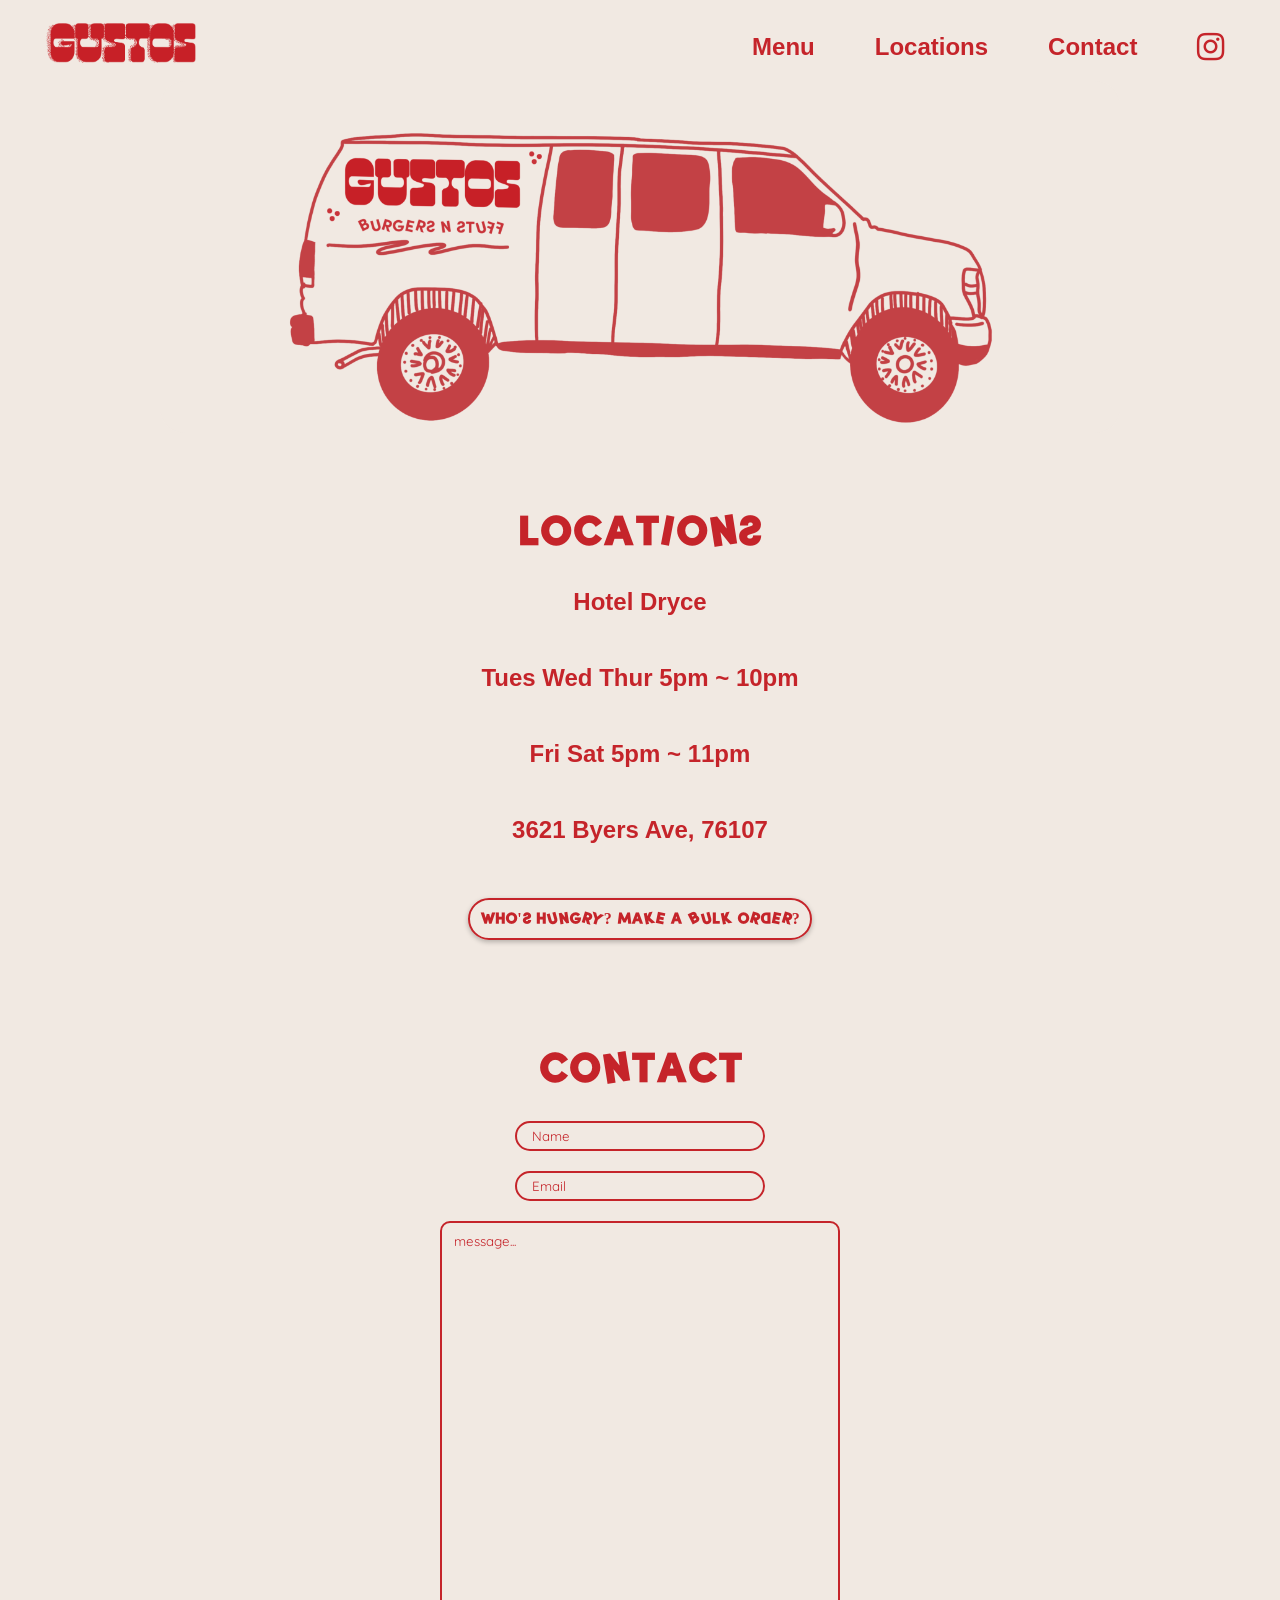
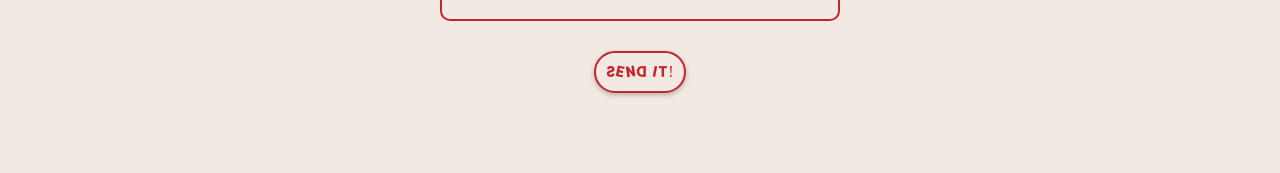
==== index.html @ 317a683f "Added calendly widget to <header> to test view." ====
<!DOCTYPE html>
<html lang="en">

<head>
    <meta charset="UTF-8">
    <meta http-equiv="X-UA-Compatible" content="IE=edge">
    <meta name="viewport" content="width=device-width, initial-scale=1.0">
    <!-- SITE THUMBNAIL -->
    <meta name="description" content="Gustos Site4" />
    <meta name="title" property="og:title" content="Gustos_4" />
    <meta property="og:type" content="Website" />
    <meta name="image" property="og:image"
        content="https://res.cloudinary.com/dlr6ybcfd/image/upload/v1647111023/gustos_site_thumbnail_g2ajio.png" />
    <meta name="description" property="og:description" content="Gustos Site4" />
    <meta name="author" content="Jake Alvarez" />

    <title>GUSTOS burgers + stuff</title>
    <link rel="stylesheet" href="css/gustos.css" type="text/css">
    <link rel="stylesheet" href="https://cdnjs.cloudflare.com/ajax/libs/font-awesome/4.7.0/css/font-awesome.min.css">
    <link href="https://fonts.googleapis.com/css?family=Quicksand:300,500" rel="stylesheet">
    <!-- dyslexic font -->
    <link rel="stylesheet" href="/Users/yakisoba/repos/gustos/stylesheet.css" type="text/css">
    <!-- ICON -->
    <link rel="icon" type="image/png" href="img/1B501E88E3900178.png">
    <!-- JAVASCRIPT FOR CALENDLY -->
    <link href="/Users/yakisoba/repos/gustos/css/calendly.css" rel="stylesheet">
    <script src="https://assets.calendly.com/assets/external/widget.js" type="text/javascript" async></script>
    <script type="text/javascript">window.onload = function () { Calendly.initBadgeWidget({ url: 'https://calendly.com/gustos?background_color=f1e9e2&text_color=c5242a&primary_color=c5242a', text: 'SCHEDULE BURGER VAN!', branding: false }); }
    </script>
</head>

<body id="body">

    <div class="layout-container">

        <header id="header" class="layout-item header">
            <a class="logo" href="">
                <!-- Gustos -->
                <img src="img/8A7C7F36B1465E3.png">
            </a>

            <input class="menu-btn" type="checkbox" id="menu-btn" />
            <label class="menu-icon" for="menu-btn">
                <span class="nav-icon"></span>
            </label>
            <ul class="menu">
                <li><a href="menu4.html">Menu</a></li>
                <li><a href="#locations">Locations</a></li>
                <li><a href="#contact">Contact</a></li>
                <li><a href="https://www.instagram.com/___gustos/" target="_blank">
                        <i class="fa fa-instagram fa-lg"></i>
                    </a></li>

                <!-- FOR INSTAGRAM DROPDOWN -->

                <!-- RND1 -->
                <!-- <li class="insta-dropdown"><a><i class="fa fa-instagram fa-lg"></i></a>
                    <ul class="insta-menu">
                        <li><a>Ft. Worth</a></li>
                        <li><a>Tulsa</a></li>
                    </ul>
                </li> -->

                <!-- RND2 -->
                <!-- <input class="social-btn" type="checkbox" id="social-btn" />
                <label class="social-icon" for="social-btn">
                    <li>
                        <a>
                            <i class="fa fa-instagram fa-lg"></i>
                        </a>
                    </li>
                </label>
                <ul class="insta-menu">
                    <li>
                        <a>Ft. Worth</a>
                    </li>
                    <li>
                        <a>Tulsa</a>
                    </li>
                </ul>
                </li> -->

                <!-- THEME CHANGE SLIDER -->

                <!-- <li id="switch"><label class="switch">
                        <input type="checkbox">
                        <span class="slider round" id="change-theme-btn"></span>
                    </label></li> -->
            </ul>
        </header>

        <!-- RENTALS SECTION -->

        <!-- <section class="rentals_section">
            <div class="rentals_container">
                <div class="rent_van">
                    <h1>RENT THE BURGER VAN</h1>
                    <p>Great for parties 35 ~ 75</p>
                    <div>
                        <a href="#contact">Rent It!</a>
                    </div>
                </div>
            </div>
        </section> -->

        <section class="van">
            <div class="img-container">
                <a href="menu4.html">
                    <img src="img/1B501E88E3900178.png">
                </a>
            </div>
        </section>

        <section id="locations" class="locations_section">
            <!-- <div class="location_header">
                <h1>LOCATION</h1>
            </div> -->
            <div class="locations">
                <!-- <h1>LOCATIONS</h1> -->
                <!-- <div class="jazz_cafe">
                    <h3>Jazz Cafe</h3>
                    <p>Mon-Sat 11am-9pm</p>
                    <p>2504 Montgomery St, 76107</p>
                    <div class="bulk_btn">
                        <a href="#contact">Make A Bulk Order?</a>
                    </div>
                </div> -->
                <div class="dryce">
                    <h1>LOCATIONS</h1>
                    <p>Hotel Dryce</p>
                    <p>Tues Wed Thur 5pm ~ 10pm</p>
                    <p>Fri Sat 5pm ~ 11pm</p>
                    <!-- <p>fuuuuck</p> -->
                    <p>3621 Byers Ave, 76107</p>
                    <div class="bulk_btn">
                        <a href="#contact">Who's Hungry? Make A Bulk Order?</a>
                    </div>
                </div>
            </div>
        </section>

        <section id="contact" class="contact_section">
            <div class="contact">
                <h1>CONTACT</h1>
                <form class="form_container" id="contact_form" action="https://formspree.io/f/mzbodkrr" method="POST">
                    <input type="text" id="name" name="name" placeholder="Name" required>
                    <input type="email" id="email" name="email" placeholder="Email">
                    <textarea id="message" name="message" placeholder="message..." rows="15" cols="45"></textarea>
                </form>
                <button type="submit" form="contact_form" class="send_btn">Send It!</button>
                <div id="status"></div>
                <!-- <div class="form_btn">
                    <a href="javascript:$('#contact_form').submit();" >Send It!</a>
                </div> -->
            </div>
        </section>

    </div>

    <!-- JAVASCRIPT FOR THEME CHANGE -->
    <script>
        document.getElementById('change-theme-btn').onclick = function () {
            body.classList.toggle('dark-theme');
        }
    </script>

    <!-- JAVASCRIPT FOR FORM -->
    <script>
        window.addEventListener("DOMContentLoaded", function () {
            // get the form elements defined in your form HTML above

            var form = document.getElementById("contact_form");
            // var button = document.getElementById("my-form-button");
            var status = document.getElementById("status");

            // Success and Error functions for after the form is submitted

            function success() {
                form.reset();
                status.classList.add('success');
                status.innerHTML = "Success!";
            }

            function error() {
                status.classList.add("error");
                status.innerHTML = "Oops! There was a problem.";
            }

            // handle the form submission event

            form.addEventListener("submit", function (ev) {
                ev.preventDefault();
                var data = new FormData(form);
                ajax(form.method, form.action, data, success, error);
            });
        });

        // helper function for sending an AJAX request

        function ajax(method, url, data, success, error) {
            var xhr = new XMLHttpRequest();
            xhr.open(method, url);
            xhr.setRequestHeader("Accept", "application/json");
            xhr.onreadystatechange = function () {
                if (xhr.readyState !== XMLHttpRequest.DONE) return;
                if (xhr.status === 200) {
                    success(xhr.response, xhr.responseType);
                } else {
                    error(xhr.status, xhr.response, xhr.responseType);
                }
            };
            xhr.send(data);
        }

        window.onbeforeunload = () => {
            for (const form of document.getElementsByTagName('form')) {
                form.reset();
            }
        }

    </script>

    <script>
        document.addEventListener('invalid', (function () {
            return function (e) {
                e.preventDefault();
                document.getElementById("name").focus();
            };
        })(), true);
    </script>

    <!-- JAVASCRIPT FOR CALENDLY -->
    <!-- <link href="/Users/yakisoba/repos/gustos/css/calendly.css" rel="stylesheet"> -->
    <!-- <script src="https://assets.calendly.com/assets/external/widget.js" type="text/javascript" async></script> -->
    <!-- <script type="text/javascript">window.onload = function () { Calendly.initBadgeWidget({ url: 'https://calendly.com/gustos?background_color=f1e9e2&text_color=c5242a&primary_color=c5242a', text: 'SCHEDULE BURGER VAN!', color: '#f1e9e2', textColor: '#c5242a', branding: false }); }
    </script> -->
    <!-- <script type="text/javascript">window.onload = function () { Calendly.initBadgeWidget({ url: 'https://calendly.com/gustos?background_color=f1e9e2&text_color=c5242a&primary_color=c5242a', text: 'SCHEDULE BURGER VAN!', branding: false }); }
    </script> -->


</body>

</html>
---- css/gustos.css ----
/************

    COMMON

************/

* {
    box-sizing: border-box;
}

::-webkit-scrollbar {
    display: none;
}

html {
    margin: 0;
    padding: 0;
}

body {
    margin: auto;
    padding: 0;
    /* font-family: quicksand, Arial, Helvetica, sans-serif; */
    font-family: Helvetica, sans-serif;
    font-weight: bold;
    color: #C5242A;
    background-color: #F1E9E2 !important;
    /* background-color: white; */
}

h1 {
    margin: 0;
    /* font-size: 32px !important; */
    font-family: dyslexic;
}

button {
    background-color: #F1E9E2;
    color: #C5242A;
    border: #C5242A 2px solid;
    border-radius: 25px;
}

button:hover {
    background-color: #C5242A;
    color: #F1E9E2;
}

@font-face {
    font-family: dyslexic;
    /* src: url('css/fonts/dyslexic_font-webfont.woff2') format('woff2'),
        url('css/fonts/dyslexic_font-webfont.woff') format('woff'); */
    src: url(../fonts/dyslexic_font.otf);
}

/************

    LAYOUT

************/

.header {
    margin: 1% 2%;
    /* height: 10vh; */
    /* background-color: aqua; */
    /* display: flex; */
    /* justify-content: space-between; */
    /* display: flex;
    align-items: center;
    justify-content: space-between; */
}

/************

    HEADER

************/

.header img {
    width: 150px;
    height: 40px;
}

.logo {
    float: left;
    color: #C5242A;
    text-decoration: none;
    /* turn off padding when switching logo text to image */
    padding: 0px 20px;
    padding-top: 10px;
    font-size: 2em;
}

.header a:visited {
    color: #C5242A;
}

/* toggle switch */

#switch {
    border-top: #C5242A 2px solid;
}

.switch {
    position: relative;
    display: inline-block;
    width: 60px;
    height: 34px;
    margin-left: 30px;
}

.header ul li .switch {
    margin: 20px 20px;
}

.switch input {
    opacity: 0;
    width: 0;
    height: 0;
}

.slider {
    position: absolute;
    cursor: pointer;
    top: 0;
    left: 0;
    right: 0;
    bottom: 0;
    background-color: #F1E9E2;
    -webkit-transition: .4s;
    transition: .4s;
    border: #C5242A solid 1px;
}

.slider:before {
    position: absolute;
    content: "";
    height: 26px;
    width: 26px;
    left: 4px;
    bottom: 4px;
    background-color: #C5242A;
    -webkit-transition: .4s;
    transition: .4s;
}

input:checked+.slider {
    background-color: #F1E9E2;
}

input:focus+.slider {
    box-shadow: 0 0 1px #C5242A;
}

input:checked+.slider:before {
    -webkit-transform: translateX(26px);
    -ms-transform: translateX(26px);
    transform: translateX(26px);
}

.slider.round {
    border-radius: 34px;
}

.slider.round:before {
    border-radius: 50%;
}

.header .menu-btn {
    display: none;
    position: absolute;
    right: 20px;
    top: 20px;
}

.social-btn {
    display: none;
}

.header .menu-btn:checked~.menu {
    max-height: 340px;
}

.header .menu-btn:checked~.menu-icon .nav-icon {
    background: transparent;
}

.header .menu-btn:checked~.menu-icon .nav-icon:before {
    transform: rotate(-45deg);
    top: 0;
}

.header .menu-btn:checked~.menu-icon .nav-icon:after {
    transform: rotate(45deg);
    top: 0;
}

.header .menu-icon {
    /* outline: 1px solid #a63c3c; */
    padding: 28px 20px;
    position: relative;
    float: right;
    cursor: pointer;
}

.header .menu-icon .nav-icon {
    background: #C5242A;
    display: block;
    height: 2px;
    width: 18px;
    position: relative;
    transition: background .2s ease-out;
}

.header .menu-icon .nav-icon:before {
    background: #C5242A;
    content: "";
    display: block;
    height: 100%;
    width: 100%;
    position: absolute;
    top: 5px;
    transition: all .2s ease-out;
}

.header .menu-icon .nav-icon:after {
    background: #C5242A;
    content: "";
    display: block;
    height: 100%;
    width: 100%;
    position: absolute;
    top: -5px;
    transition: all .2s ease-out;
}

.header .menu {
    clear: both;
    max-height: 0;
    transition: max-height .2s ease-out;
}

.header ul {
    list-style: none;
    margin: 0;
    padding: 0;
    overflow: hidden;
}

.header ul li a {
    display: block;
    text-decoration: none;
    /* outline: 1px solid #a63c3c; */
    border-top: #C5242A 2px solid;
    /* border-bottom: #a63c3c 2px solid; */
    color: #C5242A;
    padding: 20px;
    /* border-right: 1px solid #a63c3c; */
}

.insta-menu {
    max-height: 0;
    max-width: 0;
    transition: max-height .2s ease-out;
    transition: max-width .2s ease-out;
}

.social-btn:checked ~ .insta-menu {
    max-height: 240px;
}

.header ul li a:hover {
    background-color: #C5242A;
    color: #F1E9E2;
}

/************

    RENTAL

************/

.rentals_section {
    margin-top: 50px;
}

.rentals_container div {
    margin: 25px;
}

.rent_van {
    grid-area: rent_van;
    display: flex;
    flex-direction: column;
    justify-content: center;
    align-items: center;
}

.rent_truck {
    grid-area: rent_truck;
    display: flex;
    flex-direction: column;
    justify-content: center;
    align-items: center;
}

.rentals_container a {
    text-decoration: none;
    color: #C5242A;
    border: #C5242A 2px solid;
    border-radius: 25px;
    box-shadow: rgba(0, 0, 0, 0.25) 0 2px 5px;
    padding: 10px;
    font-family: dyslexic;
}

.rentals_container a:hover {
    background-color: #C5242A;
    color: #F1E9E2;
}

/************

   VAN PIC

************/

.img-container {
    display: flex;
    align-items: center;
    justify-content: center;
    /* height: 50vh; */
    /* margin-top: 10%; */
    border-radius: 25px;
    /* padding: 10px 10px 8px 10px; */
    padding: 50px 10px 8px 10px;
    background-color: #F1E9E2;
    margin: 0 15px;
}

.img-container img {
    max-width: 100%;
    height: auto;
    border-radius: 25px;
}

.van a {
    display: flex;
    justify-content: center;
    align-items: center;
}

/************

  LOCATIONS

************/

.locations_section {
    margin-top: 50px;
}

.locations {
    display: flex;
    flex-direction: column;
    align-items: center;
    justify-content: center;
}

.location_header {
    display: flex;
    justify-content: center;
}

.locations div {
    /* margin: 0px 25px 25px 25px; */
    margin: 20px;
}

.jazz_cafe {
    display: flex;
    flex-direction: column;
    justify-content: center;
    align-items: center;
}

.dryce {
    display: flex;
    flex-direction: column;
    justify-content: center;
    align-items: center;
}

.locations a {
    display: flex;
    text-decoration: none;
    color: #C5242A;
    border: #C5242A 2px solid;
    border-radius: 25px;
    box-shadow: rgba(0, 0, 0, 0.25) 0 2px 5px;
    padding: 10px;
    font-family: dyslexic;
    text-align: center;
}

.locations a:hover {
    background-color: #C5242A;
    color: #F1E9E2;
}

/************

  CONTACT

************/

.contact_section {
    margin-top: 50px;
}

.contact {
    display: flex;
    flex-direction: column;
    align-items: center;
    justify-content: center;
    margin-top: 30px;
}

.form_container {
    display: flex;
    flex-direction: column;
    justify-content: center;
    align-items: center;
    /* margin: 5px; */
    margin: 20px 0px;
}

input {
    border: #C5242A 2px solid;
    border-radius: 15px;
    margin: 10px;
    padding: 5px;
    text-indent: 10px;
    outline: #C5242A;
    font-family: quicksand;
    width: 200px;
    color: #C5242A;
    background-color: #F1E9E2;
}

textarea {
    border: #C5242A 2px solid;
    border-radius: 10px;
    resize: none;
    text-indent: 10px;
    padding-top: 10px;
    margin: 10px;
    color: #C5242A;
    font-family: quicksand;
    background-color: #F1E9E2;
}

textarea:focus {
    outline: #C5242A;
}

::placeholder {
    color: #C5242A;
    /* padding: 10px; */
}

.contact a {
    text-decoration: none;
    color: #C5242A;
    border: #C5242A 2px solid;
    border-radius: 25px;
    padding: 10px;
}

.contact a:hover {
    background-color: #C5242A;
    color: #F1E9E2;
}

.contact button {
    margin-bottom: 30px;
    padding: 10px;
    font-size: 16px;
    cursor: pointer;
    font-family: dyslexic;
    box-shadow: rgba(0, 0, 0, 0.25) 0 2px 5px;
    /* color: #C5242A !important */
}

.form_btn {
    /* margin-top: 10px; */
    margin-bottom: 30px;
}

#status {
    border-radius: 25px;
    /* box-shadow: rgba(0, 0, 0, 0.25) 0 2px 5px; */
    padding: 10px;
    margin-bottom: 30px;
    cursor: pointer;
}

#status:hover {
    background-color: #C5242A;
    color: #F1E9E2;
}

#status.success {
    animation: status 4s ease forwards;
    border: #C5242A 2px solid;
    font-family: dyslexic;
    box-shadow: rgba(0, 0, 0, 0.25) 0 2px 5px;
}

#status.error {
    animation: status 4s ease forwards;
    border: #C5242A 2px solid;
    box-shadow: rgba(0, 0, 0, 0.25) 0 2px 5px;
}

@keyframes status {
    0% {
        opacity: 1;
        pointer-events: all;
    }

    90% {
        opacity: 1;
        pointer-events: all;
    }

    100% {
        opacity: 0;
        pointer-events: none;
    }
}



/************

    FOOTER

************/

/*****************

   @MEDIA SCREEN
      
******************/

@media only screen and (min-device-width: 768px) and (max-device-width: 919px) {
    h1 {
        font-size: 42px;
    }

    p {
        font-size: 24px;
    }
}

@media screen and (min-width: 920px) {
    h1 {
        margin: 0;
        font-size: 42px;
    }

    p {
        font-size: 24px;
    }

    .header {
        /* background-color: aqua; */
        margin: 1% 2%;
        height: 6vh;
    }

    .header li {
        float: left;
    }

    /* INSTAGRAM DROPDOWN RND1 */

    .insta-menu li {
        /* float: none; */
        /* display: none; */
        /* position: absolute; */
    }

    .header ul li a {
        padding: 20px 30px;
        outline: none;
        border-radius: 50px;
        font-size: 1.5em;
        border-top: none;
        color: #C5242A;
    }

    /* INSTAGRAM DROPDOWN RND2 */

    .social-btn {
        display: none;
    }

    .social-icon {
        /* position: relative; */
        cursor: pointer;
    }

    .social-btn:checked ~ .insta-menu {
        /* max-height: 240px; */
        /* max-width: 200px; */
        /* max-height: max-content; */
        /* max-width: max-content; */
    }

    .insta-menu {
        /* max-height: 0; */
        /* max-width: 0; */
        /* transition: max-height .2s ease-out;
        transition: max-width .2s ease-out; */
    }

    .insta-menu li {
        /* float: none; */
        /* display: block; */
        /* position: absolute; */
    }

    /* original for desktop view */
    /* .header ul li a { */
    /* padding: 20px 30px; */
    /* outline: none; */
    /* border-radius: 50px; */
    /* font-size: 1.5em; */
    /* } */

    #switch {
        border-top: none !important;
    }

    .header ul li .switch {
        margin-top: 18px;
    }

    .header .menu {
        clear: none;
        float: right;
        max-height: none;
    }

    .header .menu-icon {
        display: none;
    }

    .rentals_section {
        margin-top: 50px;
        width: 100%;
        align-items: center;
        grid-template-areas:
            "rent_van rent_truck";
        justify-content: space-between;
    }

    .rentals_container {
        display: flex;
        justify-content: space-evenly;
        align-items: center;
        width: 100%;
    }

    .rentals_container a {
        text-decoration: none;
        color: #C5242A;
        border: #C5242A 2px solid;
        border-radius: 25px;
        padding: 10px;
    }

    .rentals_container a:hover {
        background-color: #C5242A;
        color: #F1E9E2;
    }

    .rent_van h1 {
        margin-bottom: 10px;
    }

    .van {
        display: flex;
        justify-content: center;
        align-items: center;
        clear: both;
    }

    .img-container {
        display: flex;
        align-items: center;
        justify-content: center;
        border-radius: 25px;
        /* padding: 10px 10px 8px 10px; */
        background-color: #F1E9E2;
        /* margin:  0 400px; */
        width: 75%;
    }

    .img-container img {
        width: 75%;
        height: auto;
        border-radius: 25px;
    }

    .van a {
        display: flex;
        justify-content: center;
        align-items: center;
        width: 100%;
    }

    .locations_section {
        margin-top: 50px;
    }

    .location_header {
        display: flex;
        justify-content: center;
    }

    .locations {
        display: flex;
        /* flex-direction: row; */
        align-items: center;
        justify-content: space-evenly;
    }

    .dryce h1 {
        margin-bottom: 10px;
    }

    .location_header {
        margin-bottom: 10px;
    }

    .locations div {
        margin: 30px;
    }

    .contact_section {
        margin-top: 50px;
    }

    input {
        width: 250px;
    }

    textarea {
        width: 400px;
        height: 400px;
    }

    #body.dark-theme .header ul li a {
        padding: 20px 30px;
        outline: none;
        border-radius: 50px;
        font-size: 1.5em;
        border-top: none !important;
        color: #F1E9E2;
    }

    #body.dark-theme #switch {
        border-top: none !important;
    }
}




/*****************

   DARK THEME
      
******************/

#body {
    color: #C5242A;
    background-color: #F1E9E2;
}

#body.dark-theme {
    background-color: #C5242A !important;
    color: #F1E9E2;
}

#body.dark-theme .logo {
    color: #F1E9E2;
}

#body.dark-theme .header .menu-icon .nav-icon {
    background: #F1E9E2;
    transition: background .2s ease-out;
}

#body.dark-theme .header .menu-icon .nav-icon:before {
    background: #F1E9E2;
    transition: background .2s ease-out;
}

#body.dark-theme .header .menu-icon .nav-icon:after {
    background: #F1E9E2;
    transition: background .2s ease-out;
}

.header .menu-btn:checked~.menu-icon .nav-icon {
    background: transparent !important;
}

#body.dark-theme .header .menu-btn:checked~.menu-icon .nav-icon:before {
    background: #F1E9E2;
}

#body.dark-theme .header .menu-btn:checked~.menu-icon .nav-icon:after {
    background: #F1E9E2;
}

#body.dark-theme .header ul li a {
    color: #F1E9E2;
    border-top: #F1E9E2 2px solid;
}

#body.dark-theme .header ul li a:hover {
    background-color: #F1E9E2 !important;
    color: #C5242A !important;
}

#body.dark-theme #switch {
    border-top: #F1E9E2 2px solid;
}

#body.dark-theme .rentals_container a {
    text-decoration: none;
    color: #F1E9E2;
    border: #F1E9E2 2px solid;
    border-radius: 25px;
    padding: 10px;
}

#body.dark-theme .rentals_container a:hover {
    background-color: #F1E9E2;
    color: #C5242A;
}

#body.dark-theme .locations a {
    text-decoration: none;
    color: #F1E9E2;
    border: #F1E9E2 2px solid;
    border-radius: 25px;
    padding: 10px;
}

#body.dark-theme .locations a:hover {
    background-color: #F1E9E2;
    color: #C5242A;
}

#body.dark-theme .contact a {
    text-decoration: none;
    color: #F1E9E2;
    border: #F1E9E2 2px solid;
    border-radius: 25px;
    padding: 10px;
}

#body.dark-theme .contact a:hover {
    background-color: #F1E9E2;
    color: #C5242A;
}

#body.dark-theme button {
    background-color: #C5242A;
    color: #F1E9E2;
    border: #F1E9E2 2px solid;
}

#body.dark-theme .send_btn:hover {
    background-color: #F1E9E2 !important;
    color: #C5242A !important;
}

#body.dark-theme #status.success {
    animation: status 4s ease forwards;
    background: #C5242A;
    color: #F1E9E2;
    border: #F1E9E2 2px solid;
}

/* #body.dark-theme .header {
    border-bottom: white 2px solid;
} */

#body.dark-theme .footer {
    border-top: #F1E9E2 2px solid;
}

#body.dark-theme footer div a:visited {
    color: #F1E9E2;
}
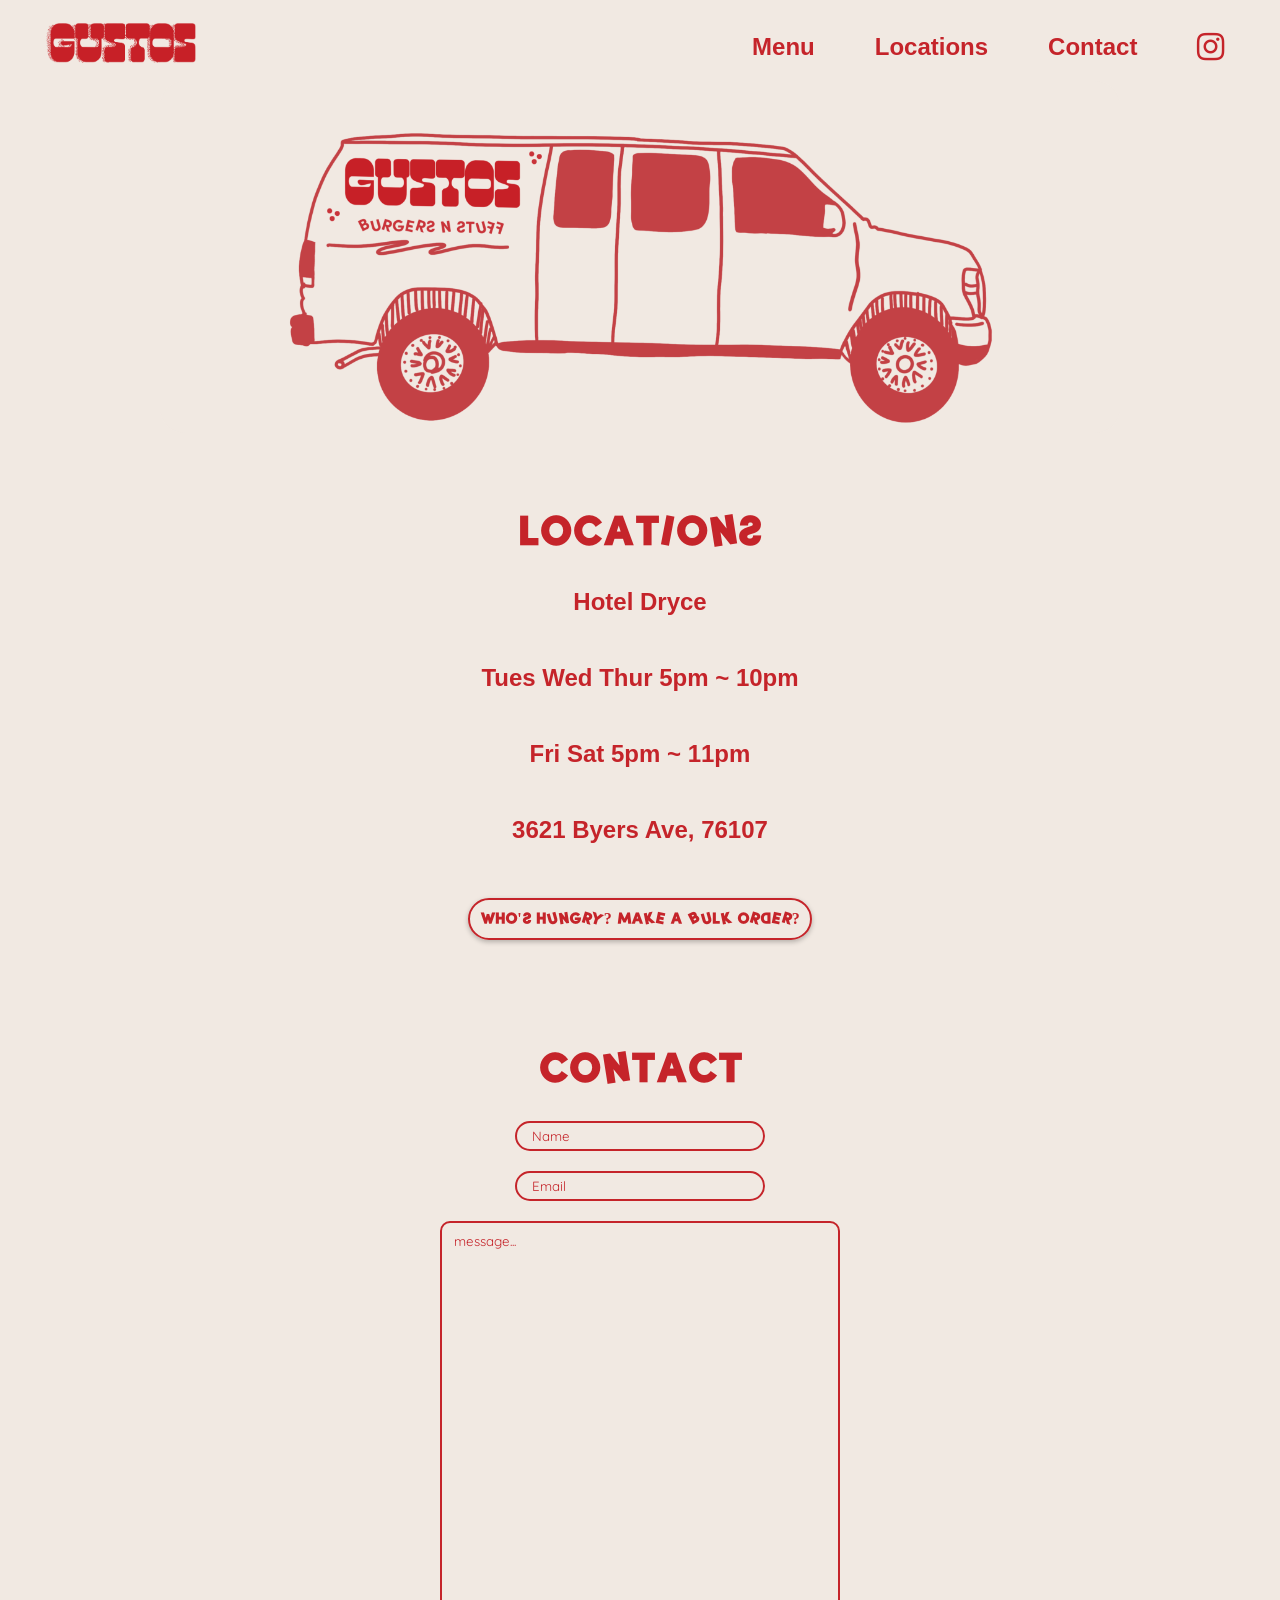
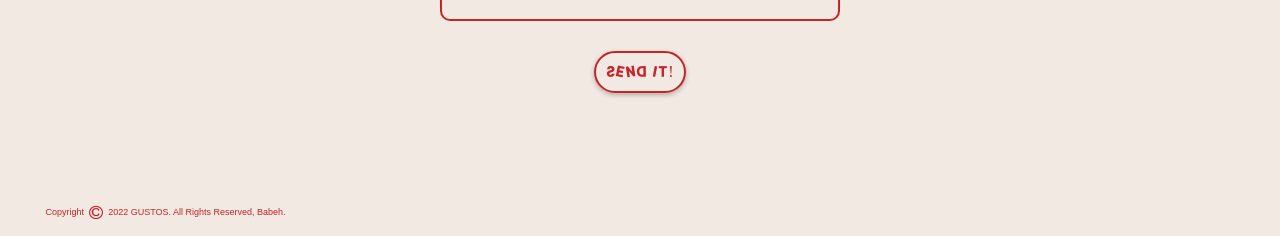
==== commit 5589a58b: "Cleaned Up index.html. Added spinning icons and copyright text." ====
--- a/index.html
+++ b/index.html
@@ -22,11 +22,6 @@
     <link rel="stylesheet" href="/Users/yakisoba/repos/gustos/stylesheet.css" type="text/css">
     <!-- ICON -->
     <link rel="icon" type="image/png" href="img/1B501E88E3900178.png">
-    <!-- JAVASCRIPT FOR CALENDLY -->
-    <link href="/Users/yakisoba/repos/gustos/css/calendly.css" rel="stylesheet">
-    <script src="https://assets.calendly.com/assets/external/widget.js" type="text/javascript" async></script>
-    <script type="text/javascript">window.onload = function () { Calendly.initBadgeWidget({ url: 'https://calendly.com/gustos?background_color=f1e9e2&text_color=c5242a&primary_color=c5242a', text: 'SCHEDULE BURGER VAN!', branding: false }); }
-    </script>
 </head>
 
 <body id="body">
@@ -48,7 +43,7 @@
                 <li><a href="#locations">Locations</a></li>
                 <li><a href="#contact">Contact</a></li>
                 <li><a href="https://www.instagram.com/___gustos/" target="_blank">
-                        <i class="fa fa-instagram fa-lg"></i>
+                        <i class="fa fa-instagram fa-lg fa-spin"></i>
                     </a></li>
 
                 <!-- FOR INSTAGRAM DROPDOWN -->
@@ -130,7 +125,6 @@
                     <p>Hotel Dryce</p>
                     <p>Tues Wed Thur 5pm ~ 10pm</p>
                     <p>Fri Sat 5pm ~ 11pm</p>
-                    <!-- <p>fuuuuck</p> -->
                     <p>3621 Byers Ave, 76107</p>
                     <div class="bulk_btn">
                         <a href="#contact">Who's Hungry? Make A Bulk Order?</a>
@@ -149,11 +143,14 @@
                 </form>
                 <button type="submit" form="contact_form" class="send_btn">Send It!</button>
                 <div id="status"></div>
-                <!-- <div class="form_btn">
-                    <a href="javascript:$('#contact_form').submit();" >Send It!</a>
-                </div> -->
             </div>
         </section>
+
+        <div class="copyright">
+            <p class="rights">Copyright</p>
+            <i class="fa fa-copyright fa-spin" aria-hidden="true"></i>
+            <p class="rights">2022 GUSTOS. All Rights Reserved, Babeh.</p>
+        </div>
 
     </div>
 
@@ -230,12 +227,10 @@
     </script>
 
     <!-- JAVASCRIPT FOR CALENDLY -->
-    <!-- <link href="/Users/yakisoba/repos/gustos/css/calendly.css" rel="stylesheet"> -->
-    <!-- <script src="https://assets.calendly.com/assets/external/widget.js" type="text/javascript" async></script> -->
-    <!-- <script type="text/javascript">window.onload = function () { Calendly.initBadgeWidget({ url: 'https://calendly.com/gustos?background_color=f1e9e2&text_color=c5242a&primary_color=c5242a', text: 'SCHEDULE BURGER VAN!', color: '#f1e9e2', textColor: '#c5242a', branding: false }); }
-    </script> -->
-    <!-- <script type="text/javascript">window.onload = function () { Calendly.initBadgeWidget({ url: 'https://calendly.com/gustos?background_color=f1e9e2&text_color=c5242a&primary_color=c5242a', text: 'SCHEDULE BURGER VAN!', branding: false }); }
-    </script> -->
+    <link href="css/calendly.css" rel="stylesheet">
+    <script src="https://assets.calendly.com/assets/external/widget.js" type="text/javascript" async></script>
+    <script type="text/javascript">window.onload = function () { Calendly.initBadgeWidget({ url: 'https://calendly.com/gustos?background_color=f1e9e2&text_color=c5242a&primary_color=c5242a', text: 'SCHEDULE BURGER VAN!', branding: false }); }
+    </script>
 
 
 </body>
--- a/css/gustos.css
+++ b/css/gustos.css
@@ -265,7 +265,7 @@
     transition: max-width .2s ease-out;
 }
 
-.social-btn:checked ~ .insta-menu {
+.social-btn:checked~.insta-menu {
     max-height: 240px;
 }
 
@@ -548,6 +548,27 @@
 
 ************/
 
+.copyright {
+    display: flex;
+    align-items: center;
+    /* justify-content: center; */
+    width: 65%;
+    margin: 25px 0 10px 2%;
+    padding-left: 20px;
+}
+
+.copyright i {
+    /* margin: 8px 10px 25px 25px; */
+    margin-right: 5px;
+}
+
+.rights {
+    font-size: xx-small;
+    font-weight: 300;
+    /* margin: 25px 0 25px 25px; */
+    margin-right: 5px;
+}
+
 /*****************
 
    @MEDIA SCREEN
@@ -612,7 +633,7 @@
         cursor: pointer;
     }
 
-    .social-btn:checked ~ .insta-menu {
+    .social-btn:checked~.insta-menu {
         /* max-height: 240px; */
         /* max-width: 200px; */
         /* max-height: max-content; */
--- a/css/calendly.css
+++ b/css/calendly.css
@@ -0,0 +1,257 @@
+/* Ensure defaults */
+/* .calendly-inline-widget,
+.calendly-inline-widget *,
+.calendly-badge-widget,
+.calendly-badge-widget *,
+.calendly-overlay,
+.calendly-overlay * {
+    font-size: 16px;
+    line-height: 1.2em;
+} */
+
+.calendly-inline-widget iframe, .calendly-badge-widget iframe, .calendly-overlay iframe {
+    /*
+    Values other than `display: inline` cause a scrolling bug on iOS where the underlying page
+    scrolls instead of the iframe
+    */
+    display: inline;
+    width: 100%;
+    height: 100%;
+}
+
+.calendly-popup-content {
+    /* Any updates in this section should be updated for inline mode */
+    position: relative;
+}
+
+.calendly-popup-content.calendly-mobile {
+    -webkit-overflow-scrolling: touch;
+    overflow-y: auto;
+}
+
+.calendly-overlay {
+    position: fixed;
+    top: 0;
+    left: 0;
+    right: 0;
+    bottom: 0;
+    overflow: hidden;
+    z-index: 9999;
+    background-color: #a5a5a5;
+    background-color: rgba(31, 31, 31, .4);
+}
+
+.calendly-overlay .calendly-close-overlay {
+    position: absolute;
+    top: 0;
+    left: 0;
+    right: 0;
+    bottom: 0;
+}
+
+.calendly-overlay .calendly-popup {
+    box-sizing: border-box;
+    position: absolute;
+    top: 50%;
+    left: 50%;
+    transform: translateY(-50%) translateX(-50%);
+    width: 80%;
+    min-width: 900px;
+    max-width: 1000px;
+    height: 90%;
+    max-height: 680px;
+}
+
+@media (max-width: 975px) {
+    .calendly-overlay .calendly-popup {
+        position: fixed;
+        top: 50px;
+        left: 0;
+        right: 0;
+        bottom: 0;
+        transform: none;
+        width: 100%;
+        height: auto;
+        min-width: 0;
+        max-height: none;
+    }
+}
+
+.calendly-overlay .calendly-popup .calendly-popup-content {
+    height: 100%;
+}
+
+.calendly-overlay .calendly-popup-close {
+    position: absolute;
+    top: 25px;
+    right: 25px;
+    color: #fff;
+    width: 19px;
+    height: 19px;
+    cursor: pointer;
+    background: url(../../assets/external/close-icon.svg) no-repeat;
+    background-size: contain;
+}
+
+.calendly-badge-widget .calendly-badge-content {
+    display: table-cell;
+    width: auto;
+    height: 45px;
+    padding: 0 30px;
+    border-radius: 25px;
+    box-shadow: rgba(0, 0, 0, 0.25) 0 2px 5px;
+    font-family: sans-serif;
+    text-align: center;
+    vertical-align: middle;
+    font-weight: bold;
+    font-size: 14px;
+    /* color: #fff; */
+    cursor: pointer;
+}
+
+@media (max-width: 750px) {
+    .calendly-badge-widget .calendly-badge-content {
+        display: table-cell;
+        width: 68px !important;
+        height: 45px;
+        padding: 7px 10px 2px 10px !important;
+        border: 2px solid #C5242A !important;
+        border-radius: 25px;
+        box-shadow: rgba(0, 0, 0, 0.25) 0 2px 5px;
+        font-family: Helvetica;
+        text-align: center;
+        vertical-align: middle;
+        font-weight: bold;
+        font-size: 12px !important;
+        /* color: #fff; */
+        color: #C5242A;
+        background-color: #F1E9E2;
+        cursor: pointer;
+    }
+    .calendly-badge-content:hover {
+        background-color: #C5242A !important;
+        color: #F1E9E2 !important;
+    }
+}
+
+@media (min-width: 750px) and (max-width: 768px) {
+    .calendly-badge-widget .calendly-badge-content {
+        display: table-cell;
+        width: 170px !important;
+        height: 45px;
+        padding: 5px 10px 0px 10px !important;
+        border: 2px solid #C5242A !important;
+        border-radius: 25px;
+        box-shadow: rgba(0, 0, 0, 0.25) 0 2px 5px;
+        font-family: Helvetica;
+        text-align: center;
+        vertical-align: middle;
+        font-weight: bold;
+        font-size: 12px !important;
+        /* color: #fff; */
+        color: #C5242A;
+        background-color: #F1E9E2;
+        cursor: pointer;
+    }
+}
+
+@media (max-width: 975px) {
+    .calendly-overlay .calendly-popup-close {
+        top: 15px;
+        right: 15px;
+    }
+}
+
+.calendly-badge-widget {
+    position: fixed;
+    /* right: 20px; */
+    right: 2%;
+    bottom: 20px;
+    z-index: 9998;
+    padding-right: 20px;
+}
+
+.calendly-badge-widget .calendly-badge-content {
+    display: table-cell;
+    width: auto;
+    height: 45px;
+    padding: 0 10px;
+    border: 2px solid #C5242A !important;
+    border-radius: 25px;
+    box-shadow: rgba(0, 0, 0, 0.25) 0 2px 5px;
+    font-family: Helvetica;
+    text-align: center;
+    vertical-align: middle;
+    font-weight: bold;
+    font-size: 14px;
+    color: #C5242A;
+    cursor: pointer;
+}
+.calendly-badge-widget .calendly-badge-content:hover {
+    background-color: #C5242A;
+    color: #F1E9E2;
+}
+
+@font-face {
+    font-family: dyslexic;
+    /* src: url('css/fonts/dyslexic_font-webfont.woff2') format('woff2'),
+        url('css/fonts/dyslexic_font-webfont.woff') format('woff'); */
+    src: url(../fonts/dyslexic_font.otf);
+}
+
+.calendly-badge-widget .calendly-badge-content.calendly-white {
+    color: #C5242A;
+}
+
+.calendly-badge-widget .calendly-badge-content span {
+    display: block;
+    font-size: 24px;
+}
+
+.calendly-spinner {
+    position: absolute;
+    top: 50%;
+    left: 0;
+    right: 0;
+    transform: translateY(-50%);
+    text-align: center;
+    z-index: -1;
+}
+
+.calendly-spinner>div {
+    display: inline-block;
+    width: 18px;
+    height: 18px;
+    background-color: #C5242A !important;
+    border-radius: 50%;
+    vertical-align: middle;
+    animation: calendly-bouncedelay .4s infinite ease-in-out;
+    animation-fill-mode: both;
+}
+
+.calendly-spinner .calendly-bounce1 {
+    animation-delay: -0.32s;
+}
+
+.calendly-spinner .calendly-bounce2 {
+    animation-delay: -0.16s;
+}
+
+@keyframes calendly-bouncedelay {
+
+    0%,
+    80%,
+    100% {
+        transform: scale(0.0);
+    }
+
+    40% {
+        transform: scale(1.0);
+    }
+}
+
+;
+
+
+/*# sourceMappingURL=widget.css.map*/
+
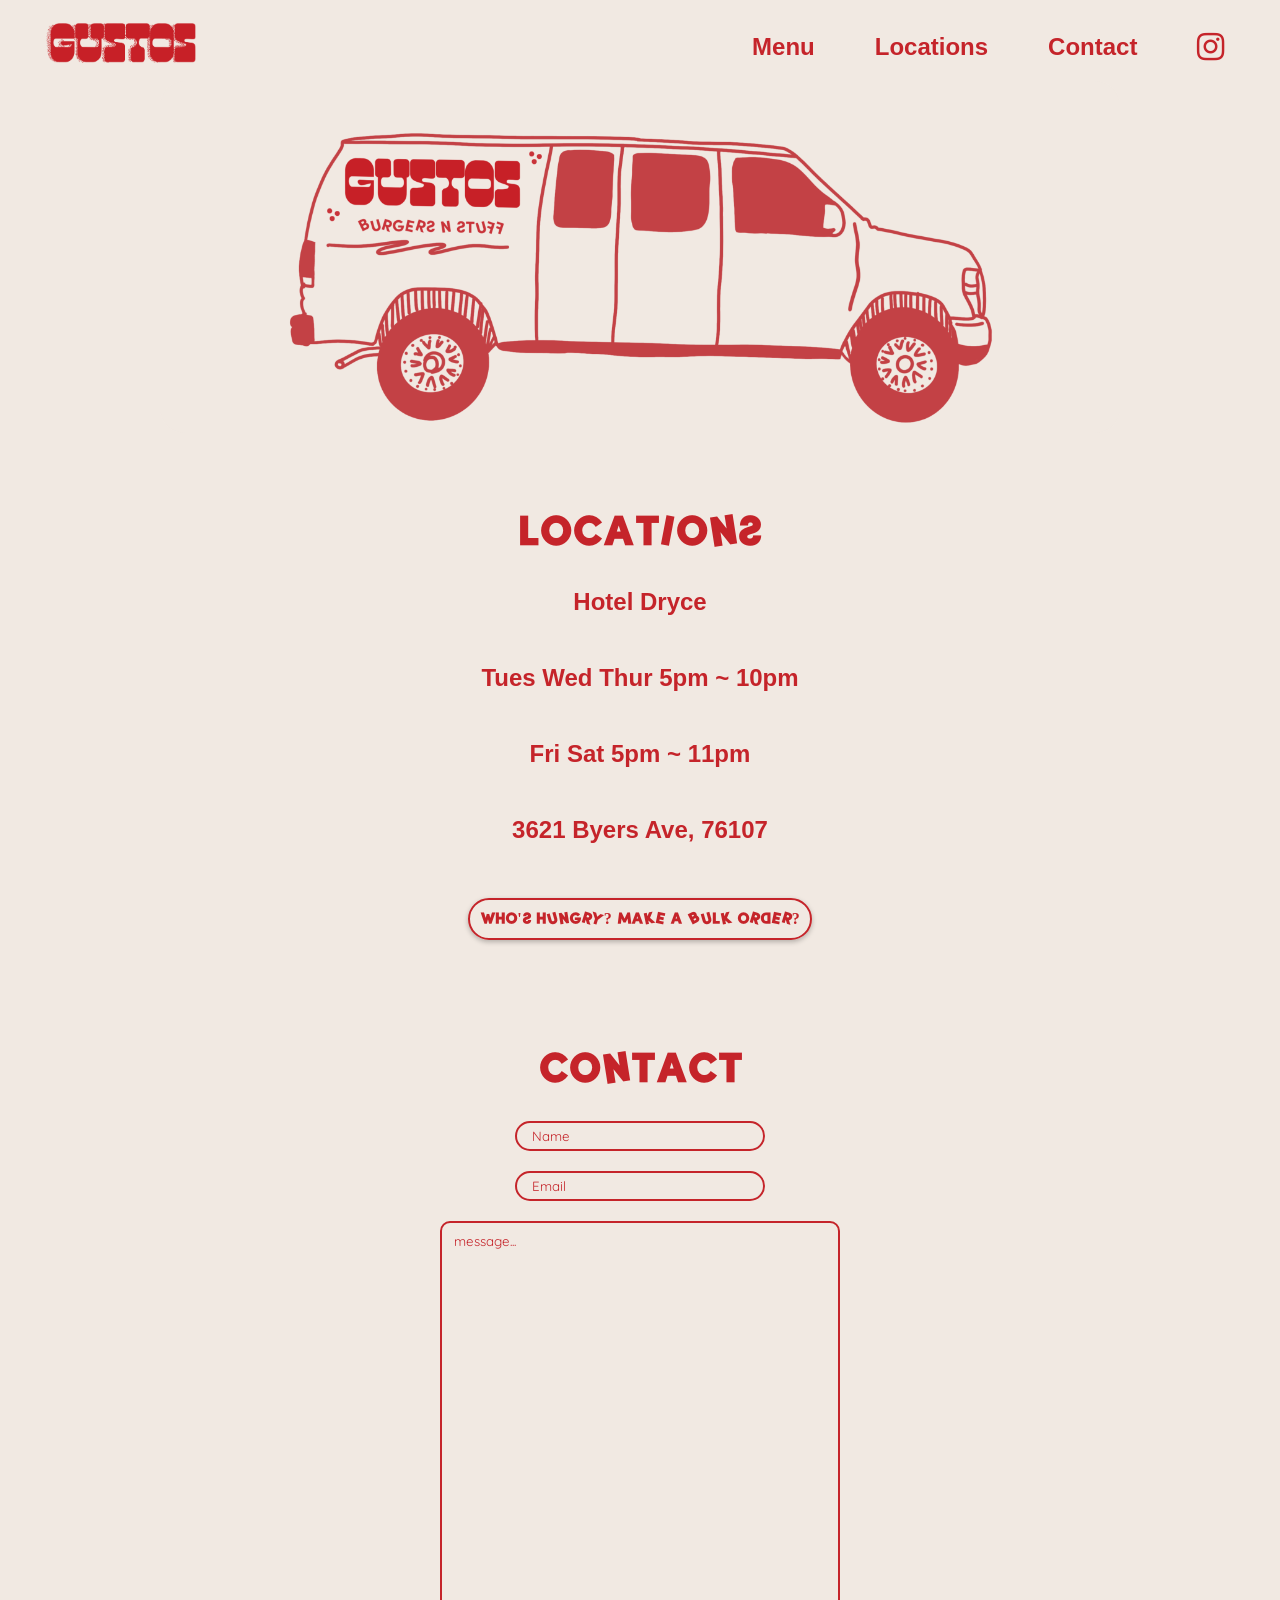
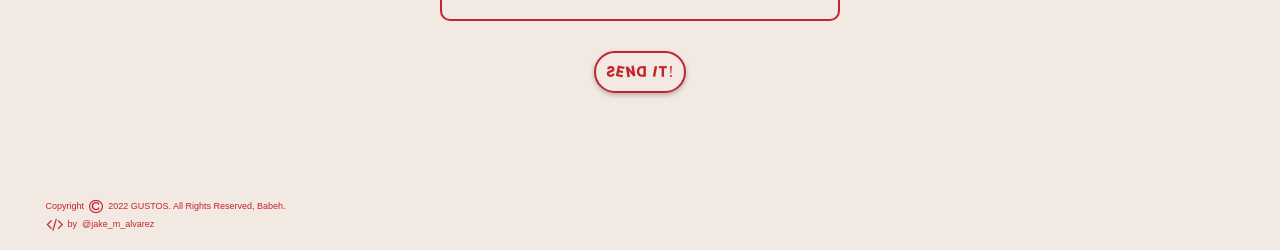
==== commit f0f3160b: "Added 'coded by' text." ====
--- a/index.html
+++ b/index.html
@@ -151,6 +151,11 @@
             <i class="fa fa-copyright fa-spin" aria-hidden="true"></i>
             <p class="rights">2022 GUSTOS. All Rights Reserved, Babeh.</p>
         </div>
+        <div class="code">
+            <i class="fa fa-code" aria-hidden="true"></i>
+            <p class="rights">by</p>
+            <a href="https://www.instagram.com/jake_m_alvarez/" target="_blank">@jake_m_alvarez</a>
+        </div>
 
     </div>
 
--- a/css/gustos.css
+++ b/css/gustos.css
@@ -553,7 +553,7 @@
     align-items: center;
     /* justify-content: center; */
     width: 65%;
-    margin: 25px 0 10px 2%;
+    margin: 25px 0 2px 2%;
     padding-left: 20px;
 }
 
@@ -566,7 +566,26 @@
     font-size: xx-small;
     font-weight: 300;
     /* margin: 25px 0 25px 25px; */
+    margin: 0 5px 0 0;
+}
+
+.code {
+    display: flex;
+    align-items: center;
+    margin: 0 0 18px 2%;
+    padding-left: 20px;
+    padding-top: 0;
+}
+
+.code i {
     margin-right: 5px;
+}
+
+.code a {
+    text-decoration: none;
+    color: #C5242A;
+    font-size: xx-small;
+    font-weight: 300;
 }
 
 /*****************
